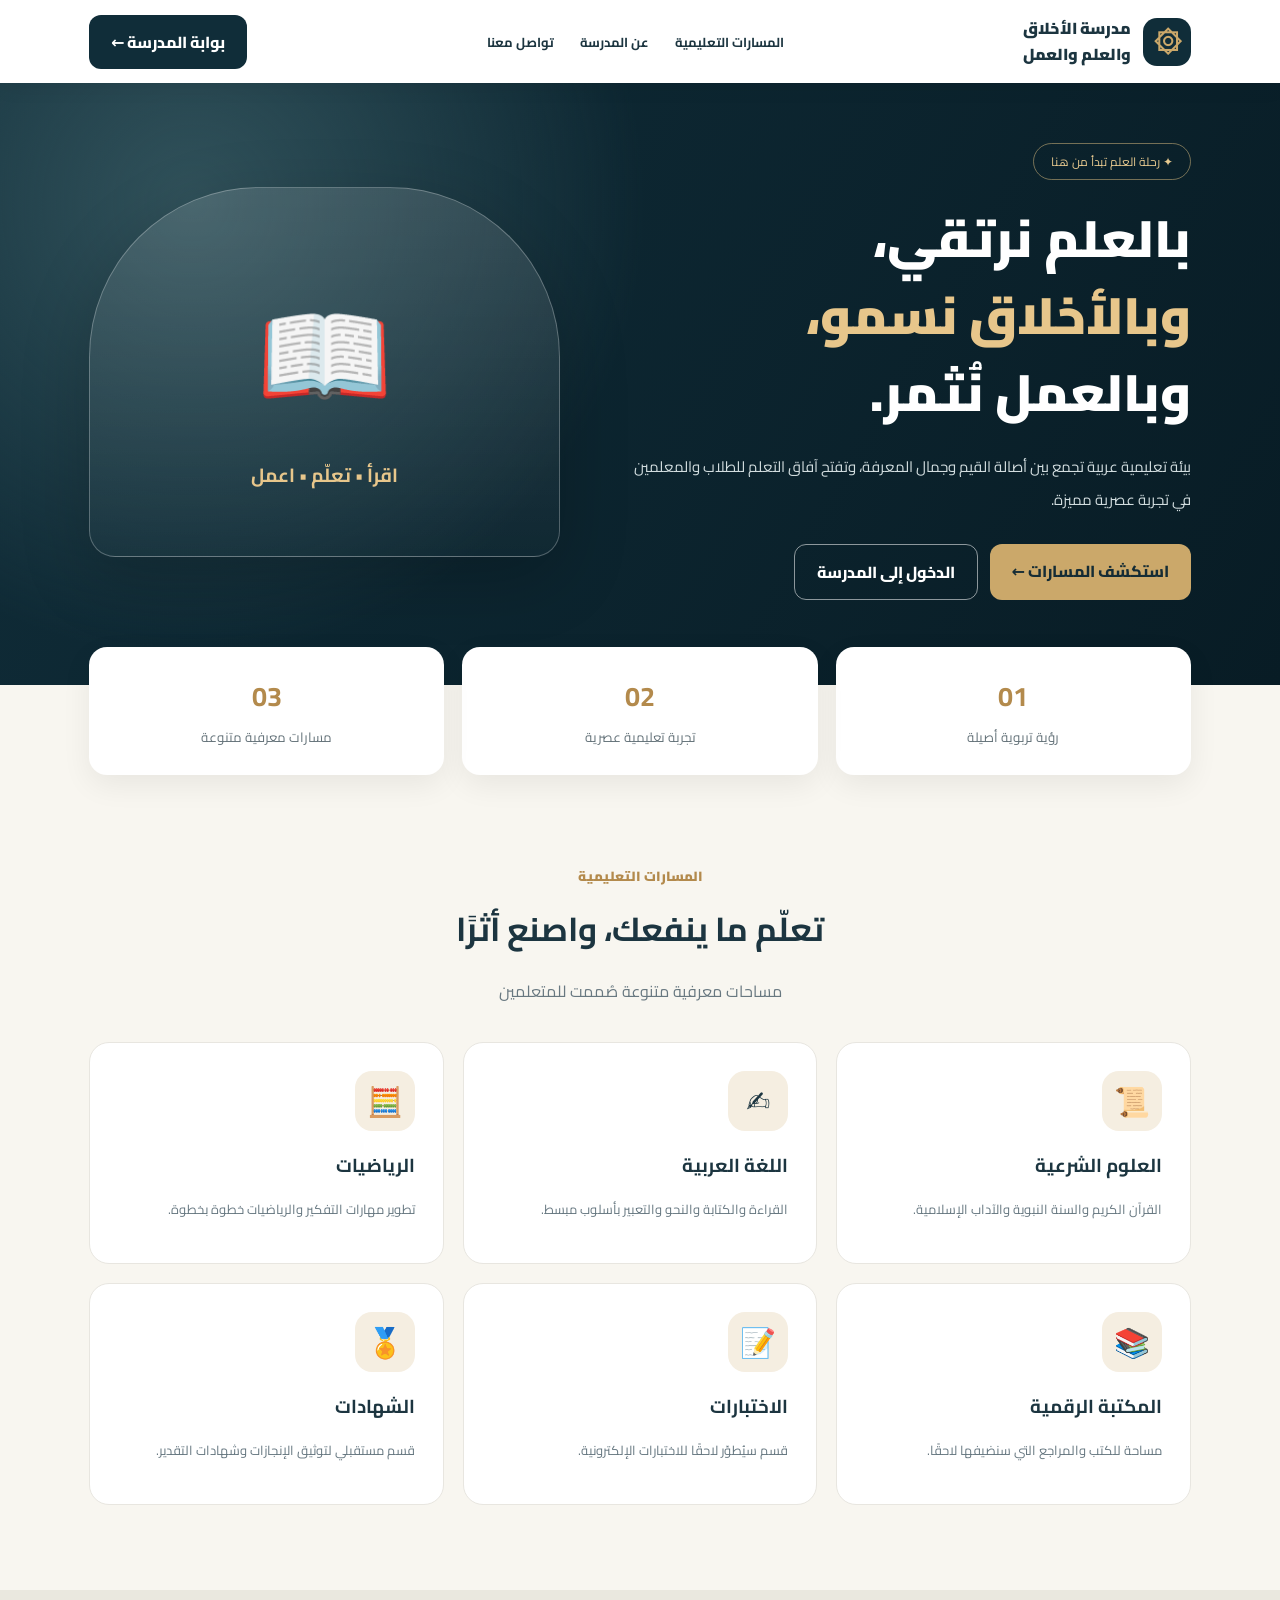
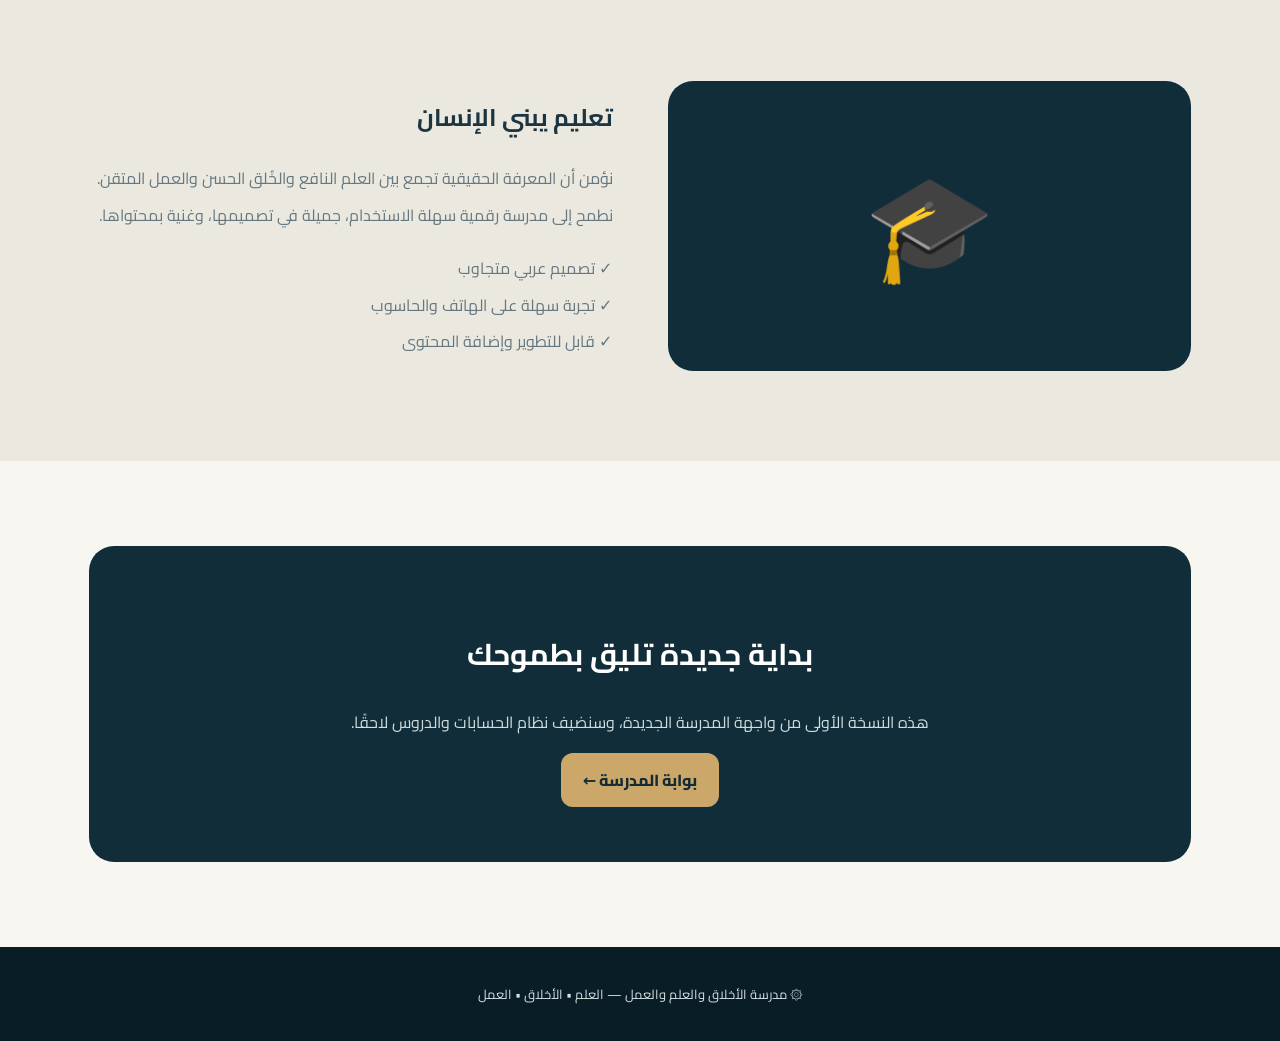
==== index.html @ b32ccbe0 "Rename index 3.html to index.html" ====
<!doctype html><html lang="ar" dir="rtl"><head><meta charset="utf-8"><meta name="viewport" content="width=device-width,initial-scale=1"><title>مدرسة الأخلاق والعلم والعمل</title><link href="https://fonts.googleapis.com/css2?family=Cairo:wght@400;600;700;800;900&display=swap" rel="stylesheet"><style>:root{--navy:#102d39;--gold:#cba86a;--cream:#f8f6f0}*{box-sizing:border-box}body{margin:0;font-family:Cairo,system-ui,sans-serif;background:var(--cream);color:#1c3540}a{text-decoration:none;color:inherit}button{font:inherit;cursor:pointer}.wrap{max-width:1150px;margin:auto;padding:0 24px}header{background:white;box-shadow:0 4px 20px #0001;position:sticky;top:0;z-index:2}.nav{display:flex;align-items:center;justify-content:space-between;min-height:83px;gap:16px}.brand{display:flex;align-items:center;gap:12px;font-weight:900;line-height:1.6}.logo{display:grid;place-items:center;width:48px;height:48px;background:var(--navy);color:var(--gold);border-radius:14px;font-size:28px}.links{display:flex;gap:26px;font-size:13px;font-weight:700}.btn{border:0;border-radius:12px;padding:12px 22px;font-weight:800;display:inline-block}.dark{background:var(--navy);color:white}.gold{background:var(--gold);color:#152c35}.outline{border:1px solid #fff8;background:transparent;color:white}.hero{background:radial-gradient(circle at 15% 20%,#31525b,transparent 38%),linear-gradient(120deg,#102d39,#081c25);color:white}.hero-inner{display:grid;grid-template-columns:1.1fr .9fr;align-items:center;gap:55px;min-height:550px;padding-top:60px;padding-bottom:85px}.eyebrow{display:inline-block;border:1px solid #d2b77d88;color:#e7c98f;padding:6px 17px;border-radius:40px;font-size:12px}h1{font-size:clamp(33px,4vw,58px);line-height:1.5;margin:20px 0;font-weight:900}h1 span{color:#e7c68b}.hero p{color:#d2dddf;line-height:2.2;font-size:15px}.actions{display:flex;gap:12px;flex-wrap:wrap;margin-top:28px}.illustration{height:370px;border:1px solid #ffffff44;border-radius:170px 170px 26px 26px;background:linear-gradient(#ffffff20,#ffffff05);display:flex;flex-direction:column;align-items:center;justify-content:center;box-shadow:0 20px 70px #0003}.illustration .symbol{font-size:110px}.illustration strong{color:#e7c68b;font-size:19px}.stats{display:grid;grid-template-columns:repeat(3,1fr);gap:18px;margin-top:-38px;position:relative}.stat{background:white;border-radius:18px;padding:24px;text-align:center;box-shadow:0 10px 30px #0001}.stat b{display:block;color:#b38a4c;font-size:27px}.stat small{color:#65737a}.section{padding:85px 0}.heading{text-align:center;margin-bottom:36px}.heading small{color:#b38a4c;font-weight:900}.heading h2{font-size:33px;margin:8px 0}.heading p{color:#687880}.cards{display:grid;grid-template-columns:repeat(3,1fr);gap:19px}.card{background:white;border:1px solid #e8e6e0;border-radius:20px;padding:28px}.icon{display:grid;place-items:center;width:60px;height:60px;background:#f5eee1;border-radius:17px;font-size:29px}.card h3{margin:17px 0 7px}.card p{font-size:13px;color:#667780;line-height:2}.banner{background:#eae8df}.split{display:grid;grid-template-columns:1fr 1fr;align-items:center;gap:55px}.visual{background:var(--navy);border-radius:25px;min-height:290px;display:grid;place-items:center;font-size:105px}.split p{line-height:2.3;color:#667780}.cta{background:var(--navy);color:white;border-radius:25px;text-align:center;padding:55px 25px}.cta h2{font-size:30px}.cta p{color:#d0dddf}footer{background:#081d26;color:#d7e1e2;padding:35px 0;text-align:center;font-size:13px}dialog{border:0;border-radius:20px;padding:30px;max-width:430px;width:90%;font-family:inherit}dialog::backdrop{background:#081d26aa}dialog p{line-height:2;color:#667780}@media(max-width:800px){.links{display:none}.hero-inner,.split{grid-template-columns:1fr}.illustration{height:250px}.cards{grid-template-columns:repeat(2,1fr)}}@media(max-width:540px){.wrap{padding:0 17px}.brand{font-size:12px}.nav .btn{padding:9px;font-size:11px}.hero-inner{padding:55px 17px 70px}.illustration{display:none}.stats,.cards{grid-template-columns:1fr}.stat{padding:14px}.section{padding:60px 0}}</style></head><body><header><div class="wrap nav"><a class="brand" href="#"><span class="logo">۞</span><span>مدرسة الأخلاق<br>والعلم والعمل</span></a><nav class="links"><a href="#paths">المسارات التعليمية</a><a href="#about">عن المدرسة</a><a href="#contact">تواصل معنا</a></nav><button class="btn dark" onclick="notice.showModal()">بوابة المدرسة ←</button></div></header><main><section class="hero"><div class="wrap hero-inner"><div><span class="eyebrow">✦ رحلة العلم تبدأ من هنا</span><h1>بالعلم نرتقي،<br><span>وبالأخلاق نسمو،</span><br>وبالعمل نُثمر.</h1><p>بيئة تعليمية عربية تجمع بين أصالة القيم وجمال المعرفة، وتفتح آفاق التعلم للطلاب والمعلمين في تجربة عصرية مميزة.</p><div class="actions"><a class="btn gold" href="#paths">استكشف المسارات ←</a><button class="btn outline" onclick="notice.showModal()">الدخول إلى المدرسة</button></div></div><div class="illustration"><span class="symbol">📖</span><strong>اقرأ • تعلّم • اعمل</strong></div></div></section><div class="wrap stats"><div class="stat"><b>01</b><small>رؤية تربوية أصيلة</small></div><div class="stat"><b>02</b><small>تجربة تعليمية عصرية</small></div><div class="stat"><b>03</b><small>مسارات معرفية متنوعة</small></div></div><section class="section" id="paths"><div class="wrap"><div class="heading"><small>المسارات التعليمية</small><h2>تعلّم ما ينفعك، واصنع أثرًا</h2><p>مساحات معرفية متنوعة صُممت للمتعلمين</p></div><div class="cards"><article class="card"><div class="icon">📜</div><h3>العلوم الشرعية</h3><p>القرآن الكريم والسنة النبوية والآداب الإسلامية.</p></article><article class="card"><div class="icon">✍️</div><h3>اللغة العربية</h3><p>القراءة والكتابة والنحو والتعبير بأسلوب مبسط.</p></article><article class="card"><div class="icon">🧮</div><h3>الرياضيات</h3><p>تطوير مهارات التفكير والرياضيات خطوة بخطوة.</p></article><article class="card"><div class="icon">📚</div><h3>المكتبة الرقمية</h3><p>مساحة للكتب والمراجع التي سنضيفها لاحقًا.</p></article><article class="card"><div class="icon">📝</div><h3>الاختبارات</h3><p>قسم سيُطوّر لاحقًا للاختبارات الإلكترونية.</p></article><article class="card"><div class="icon">🏅</div><h3>الشهادات</h3><p>قسم مستقبلي لتوثيق الإنجازات وشهادات التقدير.</p></article></div></div></section><section class="section banner" id="about"><div class="wrap split"><div class="visual">🎓</div><div><h2>تعليم يبني الإنسان</h2><p>نؤمن أن المعرفة الحقيقية تجمع بين العلم النافع والخُلق الحسن والعمل المتقن. نطمح إلى مدرسة رقمية سهلة الاستخدام، جميلة في تصميمها، وغنية بمحتواها.</p><p>✓ تصميم عربي متجاوب<br>✓ تجربة سهلة على الهاتف والحاسوب<br>✓ قابل للتطوير وإضافة المحتوى</p></div></div></section><section class="section" id="contact"><div class="wrap"><div class="cta"><h2>بداية جديدة تليق بطموحك</h2><p>هذه النسخة الأولى من واجهة المدرسة الجديدة، وسنضيف نظام الحسابات والدروس لاحقًا.</p><button class="btn gold" onclick="notice.showModal()">بوابة المدرسة ←</button></div></div></section></main><footer>۞ مدرسة الأخلاق والعلم والعمل — العلم • الأخلاق • العمل</footer><dialog id="notice"><h3>بوابة المدرسة</h3><p>هذه نسخة تصميم أولية. تسجيل الدخول الحقيقي وحسابات الطلاب والمعلمين لم تُبرمج بعد.</p><button class="btn dark" onclick="notice.close()">حسنًا</button></dialog></body></html>
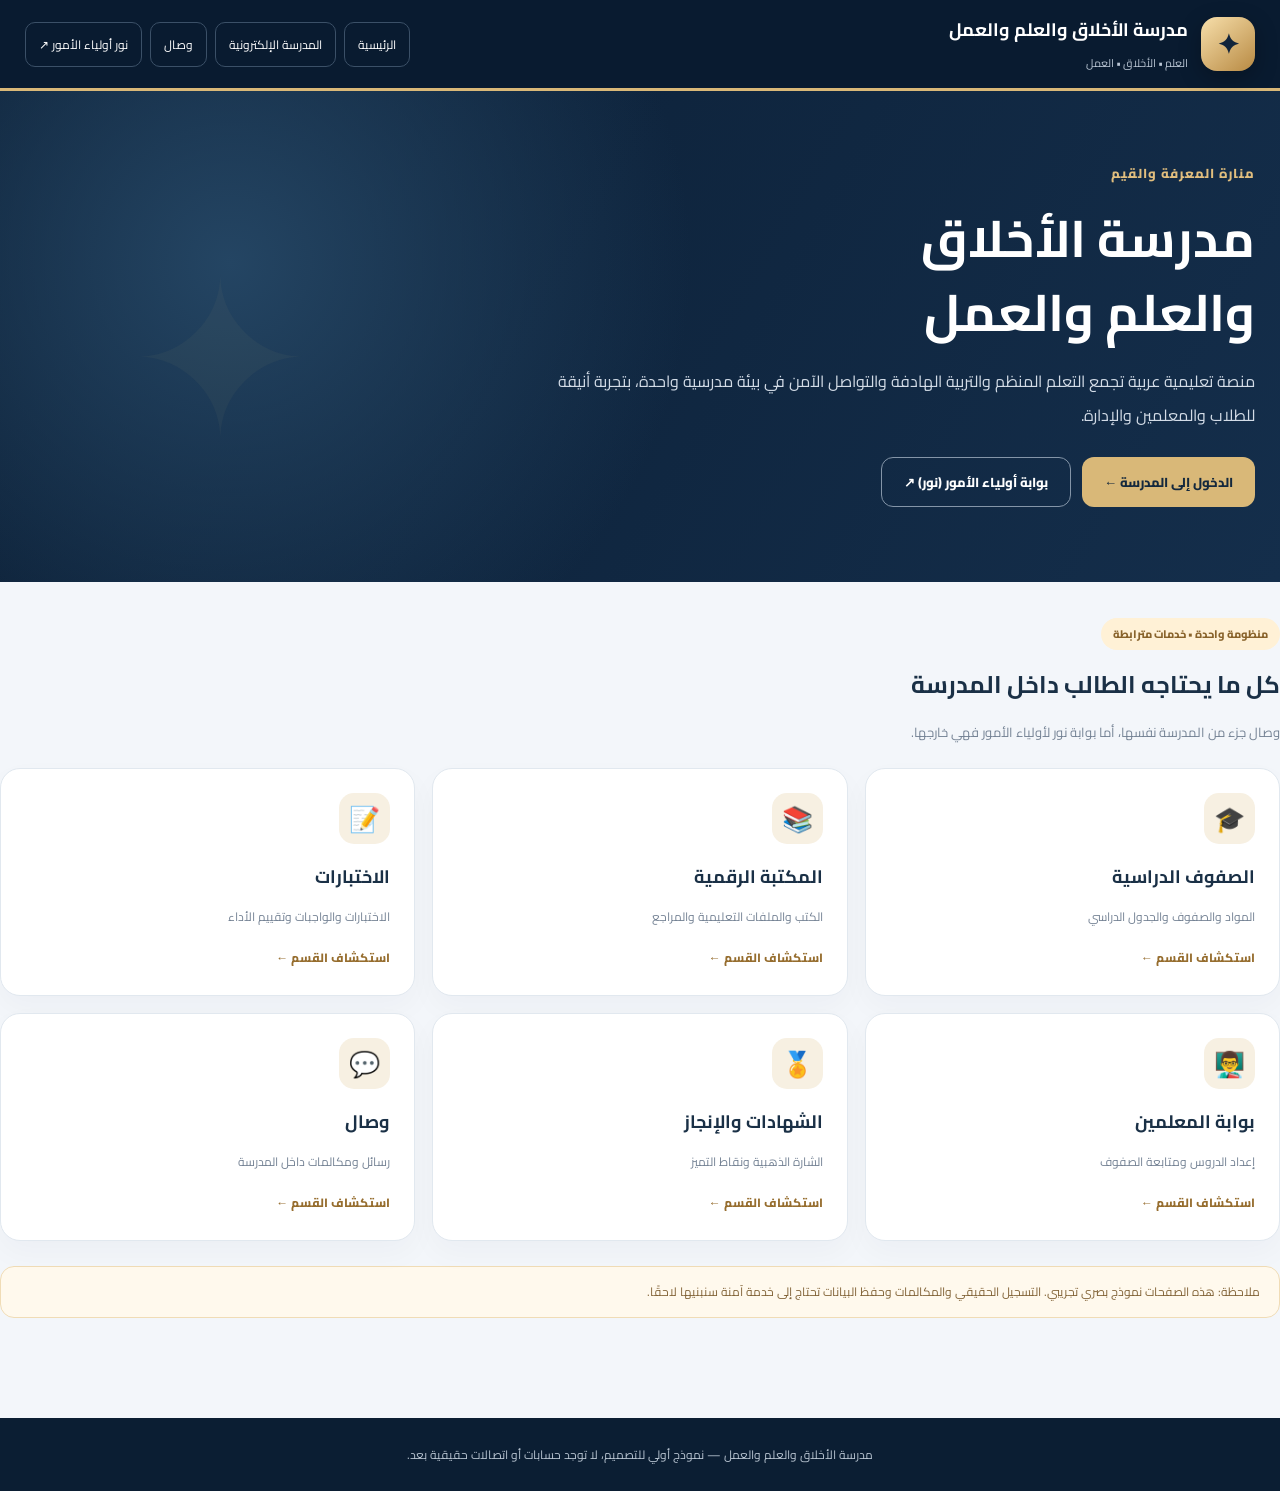
==== commit a764aa66: "Add files via upload" ====
--- a/index.html
+++ b/index.html
@@ -1 +1 @@
-<!doctype html><html lang="ar" dir="rtl"><head><meta charset="utf-8"><meta name="viewport" content="width=device-width,initial-scale=1"><title>مدرسة الأخلاق والعلم والعمل</title><link href="https://fonts.googleapis.com/css2?family=Cairo:wght@400;600;700;800;900&display=swap" rel="stylesheet"><style>:root{--navy:#102d39;--gold:#cba86a;--cream:#f8f6f0}*{box-sizing:border-box}body{margin:0;font-family:Cairo,system-ui,sans-serif;background:var(--cream);color:#1c3540}a{text-decoration:none;color:inherit}button{font:inherit;cursor:pointer}.wrap{max-width:1150px;margin:auto;padding:0 24px}header{background:white;box-shadow:0 4px 20px #0001;position:sticky;top:0;z-index:2}.nav{display:flex;align-items:center;justify-content:space-between;min-height:83px;gap:16px}.brand{display:flex;align-items:center;gap:12px;font-weight:900;line-height:1.6}.logo{display:grid;place-items:center;width:48px;height:48px;background:var(--navy);color:var(--gold);border-radius:14px;font-size:28px}.links{display:flex;gap:26px;font-size:13px;font-weight:700}.btn{border:0;border-radius:12px;padding:12px 22px;font-weight:800;display:inline-block}.dark{background:var(--navy);color:white}.gold{background:var(--gold);color:#152c35}.outline{border:1px solid #fff8;background:transparent;color:white}.hero{background:radial-gradient(circle at 15% 20%,#31525b,transparent 38%),linear-gradient(120deg,#102d39,#081c25);color:white}.hero-inner{display:grid;grid-template-columns:1.1fr .9fr;align-items:center;gap:55px;min-height:550px;padding-top:60px;padding-bottom:85px}.eyebrow{display:inline-block;border:1px solid #d2b77d88;color:#e7c98f;padding:6px 17px;border-radius:40px;font-size:12px}h1{font-size:clamp(33px,4vw,58px);line-height:1.5;margin:20px 0;font-weight:900}h1 span{color:#e7c68b}.hero p{color:#d2dddf;line-height:2.2;font-size:15px}.actions{display:flex;gap:12px;flex-wrap:wrap;margin-top:28px}.illustration{height:370px;border:1px solid #ffffff44;border-radius:170px 170px 26px 26px;background:linear-gradient(#ffffff20,#ffffff05);display:flex;flex-direction:column;align-items:center;justify-content:center;box-shadow:0 20px 70px #0003}.illustration .symbol{font-size:110px}.illustration strong{color:#e7c68b;font-size:19px}.stats{display:grid;grid-template-columns:repeat(3,1fr);gap:18px;margin-top:-38px;position:relative}.stat{background:white;border-radius:18px;padding:24px;text-align:center;box-shadow:0 10px 30px #0001}.stat b{display:block;color:#b38a4c;font-size:27px}.stat small{color:#65737a}.section{padding:85px 0}.heading{text-align:center;margin-bottom:36px}.heading small{color:#b38a4c;font-weight:900}.heading h2{font-size:33px;margin:8px 0}.heading p{color:#687880}.cards{display:grid;grid-template-columns:repeat(3,1fr);gap:19px}.card{background:white;border:1px solid #e8e6e0;border-radius:20px;padding:28px}.icon{display:grid;place-items:center;width:60px;height:60px;background:#f5eee1;border-radius:17px;font-size:29px}.card h3{margin:17px 0 7px}.card p{font-size:13px;color:#667780;line-height:2}.banner{background:#eae8df}.split{display:grid;grid-template-columns:1fr 1fr;align-items:center;gap:55px}.visual{background:var(--navy);border-radius:25px;min-height:290px;display:grid;place-items:center;font-size:105px}.split p{line-height:2.3;color:#667780}.cta{background:var(--navy);color:white;border-radius:25px;text-align:center;padding:55px 25px}.cta h2{font-size:30px}.cta p{color:#d0dddf}footer{background:#081d26;color:#d7e1e2;padding:35px 0;text-align:center;font-size:13px}dialog{border:0;border-radius:20px;padding:30px;max-width:430px;width:90%;font-family:inherit}dialog::backdrop{background:#081d26aa}dialog p{line-height:2;color:#667780}@media(max-width:800px){.links{display:none}.hero-inner,.split{grid-template-columns:1fr}.illustration{height:250px}.cards{grid-template-columns:repeat(2,1fr)}}@media(max-width:540px){.wrap{padding:0 17px}.brand{font-size:12px}.nav .btn{padding:9px;font-size:11px}.hero-inner{padding:55px 17px 70px}.illustration{display:none}.stats,.cards{grid-template-columns:1fr}.stat{padding:14px}.section{padding:60px 0}}</style></head><body><header><div class="wrap nav"><a class="brand" href="#"><span class="logo">۞</span><span>مدرسة الأخلاق<br>والعلم والعمل</span></a><nav class="links"><a href="#paths">المسارات التعليمية</a><a href="#about">عن المدرسة</a><a href="#contact">تواصل معنا</a></nav><button class="btn dark" onclick="notice.showModal()">بوابة المدرسة ←</button></div></header><main><section class="hero"><div class="wrap hero-inner"><div><span class="eyebrow">✦ رحلة العلم تبدأ من هنا</span><h1>بالعلم نرتقي،<br><span>وبالأخلاق نسمو،</span><br>وبالعمل نُثمر.</h1><p>بيئة تعليمية عربية تجمع بين أصالة القيم وجمال المعرفة، وتفتح آفاق التعلم للطلاب والمعلمين في تجربة عصرية مميزة.</p><div class="actions"><a class="btn gold" href="#paths">استكشف المسارات ←</a><button class="btn outline" onclick="notice.showModal()">الدخول إلى المدرسة</button></div></div><div class="illustration"><span class="symbol">📖</span><strong>اقرأ • تعلّم • اعمل</strong></div></div></section><div class="wrap stats"><div class="stat"><b>01</b><small>رؤية تربوية أصيلة</small></div><div class="stat"><b>02</b><small>تجربة تعليمية عصرية</small></div><div class="stat"><b>03</b><small>مسارات معرفية متنوعة</small></div></div><section class="section" id="paths"><div class="wrap"><div class="heading"><small>المسارات التعليمية</small><h2>تعلّم ما ينفعك، واصنع أثرًا</h2><p>مساحات معرفية متنوعة صُممت للمتعلمين</p></div><div class="cards"><article class="card"><div class="icon">📜</div><h3>العلوم الشرعية</h3><p>القرآن الكريم والسنة النبوية والآداب الإسلامية.</p></article><article class="card"><div class="icon">✍️</div><h3>اللغة العربية</h3><p>القراءة والكتابة والنحو والتعبير بأسلوب مبسط.</p></article><article class="card"><div class="icon">🧮</div><h3>الرياضيات</h3><p>تطوير مهارات التفكير والرياضيات خطوة بخطوة.</p></article><article class="card"><div class="icon">📚</div><h3>المكتبة الرقمية</h3><p>مساحة للكتب والمراجع التي سنضيفها لاحقًا.</p></article><article class="card"><div class="icon">📝</div><h3>الاختبارات</h3><p>قسم سيُطوّر لاحقًا للاختبارات الإلكترونية.</p></article><article class="card"><div class="icon">🏅</div><h3>الشهادات</h3><p>قسم مستقبلي لتوثيق الإنجازات وشهادات التقدير.</p></article></div></div></section><section class="section banner" id="about"><div class="wrap split"><div class="visual">🎓</div><div><h2>تعليم يبني الإنسان</h2><p>نؤمن أن المعرفة الحقيقية تجمع بين العلم النافع والخُلق الحسن والعمل المتقن. نطمح إلى مدرسة رقمية سهلة الاستخدام، جميلة في تصميمها، وغنية بمحتواها.</p><p>✓ تصميم عربي متجاوب<br>✓ تجربة سهلة على الهاتف والحاسوب<br>✓ قابل للتطوير وإضافة المحتوى</p></div></div></section><section class="section" id="contact"><div class="wrap"><div class="cta"><h2>بداية جديدة تليق بطموحك</h2><p>هذه النسخة الأولى من واجهة المدرسة الجديدة، وسنضيف نظام الحسابات والدروس لاحقًا.</p><button class="btn gold" onclick="notice.showModal()">بوابة المدرسة ←</button></div></div></section></main><footer>۞ مدرسة الأخلاق والعلم والعمل — العلم • الأخلاق • العمل</footer><dialog id="notice"><h3>بوابة المدرسة</h3><p>هذه نسخة تصميم أولية. تسجيل الدخول الحقيقي وحسابات الطلاب والمعلمين لم تُبرمج بعد.</p><button class="btn dark" onclick="notice.close()">حسنًا</button></dialog></body></html>
+<!doctype html><html lang="ar" dir="rtl"><head><meta charset="utf-8"><meta name="viewport" content="width=device-width, initial-scale=1"><title>مدرسة الأخلاق والعلم والعمل | الرئيسية</title><link rel="stylesheet" href="style.css"></head><body><header class="top"><div class="shell nav"><a class="brand" href="index.html"><span class="seal">✦</span><span><strong>مدرسة الأخلاق والعلم والعمل</strong><small>العلم • الأخلاق • العمل</small></span></a><nav class="links"><a href="index.html">الرئيسية</a><a href="school.html">المدرسة الإلكترونية</a><a href="wisal.html">وصال</a><a href="noor.html">نور أولياء الأمور ↗</a></nav></div></header><section class="hero"><div class="shell"><span class="eyebrow">منارة المعرفة والقيم</span><h1>مدرسة الأخلاق<br>والعلم والعمل</h1><p>منصة تعليمية عربية تجمع التعلم المنظم والتربية الهادفة والتواصل الآمن في بيئة مدرسية واحدة، بتجربة أنيقة للطلاب والمعلمين والإدارة.</p><div class="actions"><a class="btn" href="school.html">الدخول إلى المدرسة ←</a><a class="btn secondary" href="noor.html">بوابة أولياء الأمور (نور) ↗</a></div></div></section><main class="shell content"><span class="pill">منظومة واحدة • خدمات مترابطة</span><h2 class="sectiontitle">كل ما يحتاجه الطالب داخل المدرسة</h2><p class="sub">وصال جزء من المدرسة نفسها، أما بوابة نور لأولياء الأمور فهي خارجها.</p><div class="grid"><article class="card"><span class="ico">🎓</span><h3>الصفوف الدراسية</h3><p>المواد والصفوف والجدول الدراسي</p><a href="school.html">استكشاف القسم ←</a></article><article class="card"><span class="ico">📚</span><h3>المكتبة الرقمية</h3><p>الكتب والملفات التعليمية والمراجع</p><a href="school.html">استكشاف القسم ←</a></article><article class="card"><span class="ico">📝</span><h3>الاختبارات</h3><p>الاختبارات والواجبات وتقييم الأداء</p><a href="school.html">استكشاف القسم ←</a></article><article class="card"><span class="ico">👨‍🏫</span><h3>بوابة المعلمين</h3><p>إعداد الدروس ومتابعة الصفوف</p><a href="school.html">استكشاف القسم ←</a></article><article class="card"><span class="ico">🏅</span><h3>الشهادات والإنجاز</h3><p>الشارة الذهبية ونقاط التميز</p><a href="school.html">استكشاف القسم ←</a></article><article class="card"><span class="ico">💬</span><h3>وصال</h3><p>رسائل ومكالمات داخل المدرسة</p><a href="wisal.html">استكشاف القسم ←</a></article></div><div class="note">ملاحظة: هذه الصفحات نموذج بصري تجريبي. التسجيل الحقيقي والمكالمات وحفظ البيانات تحتاج إلى خدمة آمنة سنبنيها لاحقًا.</div></main><footer class="footer">مدرسة الأخلاق والعلم والعمل — نموذج أولي للتصميم، لا توجد حسابات أو اتصالات حقيقية بعد.</footer></body></html>
--- a/style.css
+++ b/style.css
@@ -0,0 +1 @@
+@import url('https://fonts.googleapis.com/css2?family=Cairo:wght@400;500;600;700;800;900&display=swap');:root{--navy:#091b30;--navy2:#132d48;--gold:#d9b878;--cream:#fbf7ef;--bg:#f3f6fa;--text:#1a3046;--muted:#748294;--line:#e1e8ef}*{box-sizing:border-box}body{margin:0;background:var(--bg);font-family:Cairo,Tahoma,sans-serif;color:var(--text)}a{text-decoration:none;color:inherit}button,input,select{font:inherit}button{cursor:pointer}.shell{max-width:1330px;margin:auto;padding:0 25px}.top{background:var(--navy);color:white;border-bottom:3px solid var(--gold)}.nav{min-height:88px;display:flex;align-items:center;justify-content:space-between;gap:15px;flex-wrap:wrap}.brand{display:flex;align-items:center;gap:13px}.seal{height:54px;width:54px;display:grid;place-items:center;border-radius:16px;background:linear-gradient(140deg,#f7dfab,#b88a43);color:#11243b;font-size:27px;font-weight:900;box-shadow:0 7px 22px #0004}.brand strong{display:block;font-size:18px}.brand small{color:#bac6d4;font-size:11px}.links{display:flex;gap:8px;flex-wrap:wrap}.links a{font-size:12px;padding:10px 13px;border:1px solid #3b5067;border-radius:10px}.links a:hover{background:#243d58}.hero{background:radial-gradient(circle at 18% 35%,#244563 0,transparent 42%),linear-gradient(120deg,#0b1e34,#142e4b);color:white;padding:66px 0 75px;position:relative;overflow:hidden}.hero:after{content:'✦';position:absolute;left:10%;top:12%;font-size:220px;color:#d7b6750c}.eyebrow{color:#e1be7e;font-size:13px;font-weight:800;letter-spacing:1px}.hero h1{font-size:clamp(30px,4vw,55px);line-height:1.45;margin:14px 0}.hero p{color:#d3dce7;max-width:720px;line-height:2.1}.actions{display:flex;gap:11px;flex-wrap:wrap;margin-top:24px}.btn{display:inline-flex;align-items:center;justify-content:center;border:0;border-radius:12px;padding:12px 22px;font-weight:800;font-size:13px;background:var(--gold);color:#14283d}.btn.secondary{background:transparent;border:1px solid #8495a8;color:white}.content{padding:35px 0 75px}.sectiontitle{font-size:24px;margin:12px 0 7px}.sub{color:var(--muted);font-size:13px;margin-bottom:24px}.grid{display:grid;grid-template-columns:repeat(3,minmax(0,1fr));gap:17px}.card{background:white;border:1px solid var(--line);border-radius:20px;padding:24px;box-shadow:0 12px 30px #142a4308}.card .ico{width:51px;height:51px;border-radius:15px;background:#f7f0e2;color:#a77a33;display:grid;place-items:center;font-size:25px}.card h3{margin:16px 0 7px;font-size:18px}.card p{font-size:12px;color:var(--muted);line-height:2}.card a{color:#966d2e;font-size:12px;font-weight:800}.note{margin:25px 0;background:#fff9ed;border:1px solid #f0dcb6;padding:14px 19px;border-radius:14px;color:#826337;font-size:12px;line-height:1.9}.footer{background:#0b1e33;color:#b8c4d1;padding:25px 0;font-size:12px;text-align:center}.split{display:grid;grid-template-columns:1.1fr .9fr;gap:25px;align-items:center}.panel{background:white;border:1px solid var(--line);border-radius:23px;padding:30px;box-shadow:0 14px 35px #142a430d}.formrow{display:grid;grid-template-columns:1fr 1fr;gap:13px}.field{display:flex;flex-direction:column;gap:6px;margin-bottom:14px}.field label{font-size:12px;font-weight:800}.field input,.field select{border:1px solid #dbe3eb;border-radius:10px;padding:12px;background:#fbfcfe;min-width:0}.field input:focus{outline:2px solid #d9b878}.pill{display:inline-block;padding:6px 12px;background:#fff1d6;border-radius:30px;color:#89632b;font-size:11px;font-weight:800}.chat{display:grid;grid-template-columns:290px 1fr;background:white;border:1px solid var(--line);border-radius:22px;overflow:hidden;min-height:500px}.chatlist{background:#f8fafc;border-left:1px solid var(--line);padding:16px}.person{display:block;width:100%;text-align:right;background:white;border:1px solid var(--line);border-radius:12px;padding:13px;margin:8px 0;color:var(--text)}.person.active{border-color:#d9b878;background:#fff9ef}.chatmain{display:flex;flex-direction:column}.chathead{padding:18px 22px;border-bottom:1px solid var(--line);display:flex;justify-content:space-between;gap:12px;align-items:center}.messages{flex:1;padding:25px;background:linear-gradient(135deg,#f8fafc,#f2f5f9)}.bubble{max-width:78%;padding:13px 16px;border-radius:15px;background:white;margin-bottom:12px;font-size:13px;line-height:1.9;box-shadow:0 3px 8px #00000008}.bubble.mine{margin-right:auto;background:#f5e6c7}.composer{display:flex;gap:9px;padding:15px;border-top:1px solid var(--line)}.composer input{flex:1;min-width:0;border:1px solid var(--line);border-radius:10px;padding:11px}.mini{border:0;border-radius:10px;padding:9px 13px;background:#e8edf4;color:#18314b}.mini.gold{background:var(--gold)}@media(max-width:850px){.grid{grid-template-columns:1fr 1fr}.split{grid-template-columns:1fr}.chat{grid-template-columns:1fr}.chatlist{border-left:0;border-bottom:1px solid var(--line)}.hero{padding:45px 0}.formrow{grid-template-columns:1fr}}@media(max-width:550px){.grid{grid-template-columns:1fr}.shell{padding:0 16px}.nav{padding:13px 0}.links a{font-size:11px;padding:7px}.card{padding:20px}}
